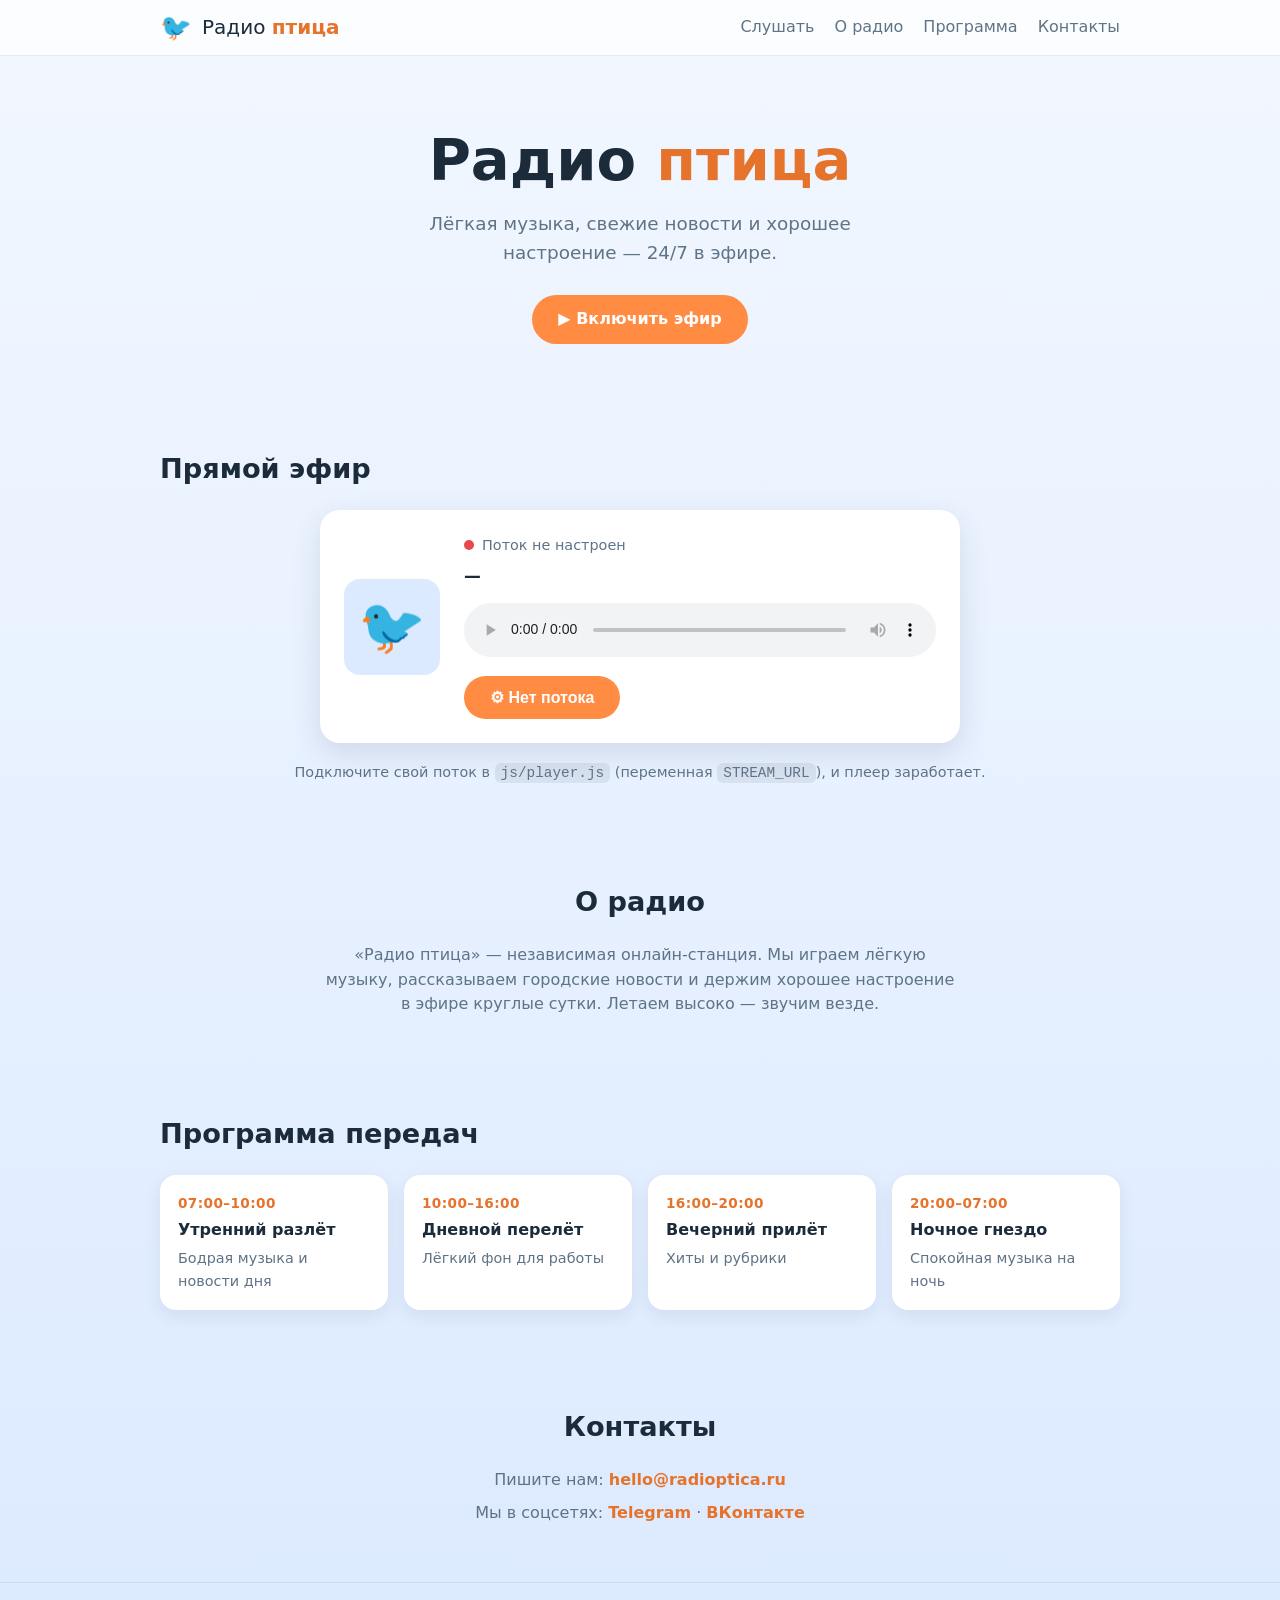
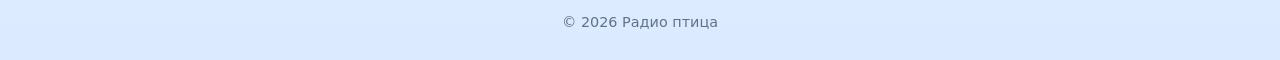
==== index.html @ 1537dc63 "Initial commit: Радио птица сайт" ====
<!DOCTYPE html>
<html lang="ru">
<head>
  <meta charset="UTF-8">
  <meta name="viewport" content="width=device-width, initial-scale=1.0">
  <title>Радио птица — онлайн-радио</title>
  <meta name="description" content="Радио птица — онлайн-радио с лёгкой музыкой, новостями и программой передач.">
  <link rel="icon" href="data:image/svg+xml,<svg xmlns='http://www.w3.org/2000/svg' viewBox='0 0 100 100'><text y='.9em' font-size='90'>🎵</text></svg>">
  <link rel="stylesheet" href="style.css">
</head>
<body>
  <header class="header">
    <div class="container header__inner">
      <a href="#" class="logo">
        <span class="logo__bird">🐦</span>
        <span class="logo__text">Радио <b>птица</b></span>
      </a>
      <nav class="nav" aria-label="Основная навигация">
        <a href="#player" class="nav__link">Слушать</a>
        <a href="#about" class="nav__link">О радио</a>
        <a href="#schedule" class="nav__link">Программа</a>
        <a href="#contact" class="nav__link">Контакты</a>
      </nav>
    </div>
  </header>

  <main>
    <section class="hero">
      <div class="container hero__inner">
        <h1 class="hero__title">Радио <span class="accent">птица</span></h1>
        <p class="hero__subtitle">Лёгкая музыка, свежие новости и хорошее настроение — 24/7 в эфире.</p>
        <a href="#player" class="btn btn--primary">▶ Включить эфир</a>
      </div>
    </section>

    <section id="player" class="player-section">
      <div class="container">
        <h2 class="section-title">Прямой эфир</h2>
        <div class="player-card">
          <div class="player-card__art" aria-hidden="true">🐦</div>
          <div class="player-card__info">
            <div class="player-card__status">
              <span class="live-dot"></span>
              <span id="statusText">Сейчас в эфире</span>
            </div>
            <div id="nowPlaying" class="player-card__track">—</div>
            <audio id="audio" controls preload="none"></audio>
            <div class="player-card__cta">
              <button id="playBtn" class="btn btn--primary">▶ Слушать</button>
            </div>
          </div>
        </div>
        <p class="player-note">Подключите свой поток в <code>js/player.js</code> (переменная <code>STREAM_URL</code>), и плеер заработает.</p>
      </div>
    </section>

    <section id="about" class="about-section">
      <div class="container">
        <h2 class="section-title">О радио</h2>
        <p class="about-text">
          «Радио птица» — независимая онлайн-станция. Мы играем лёгкую музыку,
          рассказываем городские новости и держим хорошее настроение в эфире
          круглые сутки. Летаем высоко — звучим везде.
        </p>
      </div>
    </section>

    <section id="schedule" class="schedule-section">
      <div class="container">
        <h2 class="section-title">Программа передач</h2>
        <div class="schedule-grid">
          <div class="schedule-item">
            <span class="schedule-item__time">07:00–10:00</span>
            <span class="schedule-item__name">Утренний разлёт</span>
            <span class="schedule-item__desc">Бодрая музыка и новости дня</span>
          </div>
          <div class="schedule-item">
            <span class="schedule-item__time">10:00–16:00</span>
            <span class="schedule-item__name">Дневной перелёт</span>
            <span class="schedule-item__desc">Лёгкий фон для работы</span>
          </div>
          <div class="schedule-item">
            <span class="schedule-item__time">16:00–20:00</span>
            <span class="schedule-item__name">Вечерний прилёт</span>
            <span class="schedule-item__desc">Хиты и рубрики</span>
          </div>
          <div class="schedule-item">
            <span class="schedule-item__time">20:00–07:00</span>
            <span class="schedule-item__name">Ночное гнездо</span>
            <span class="schedule-item__desc">Спокойная музыка на ночь</span>
          </div>
        </div>
      </div>
    </section>

    <section id="contact" class="contact-section">
      <div class="container">
        <h2 class="section-title">Контакты</h2>
        <p class="contact-text">Пишите нам: <a href="mailto:hello@radioptica.ru">hello@radioptica.ru</a></p>
        <p class="contact-text">Мы в соцсетях: <a href="#">Telegram</a> · <a href="#">ВКонтакте</a></p>
      </div>
    </section>
  </main>

  <footer class="footer">
    <div class="container">
      <p>© 2026 Радио птица</p>
    </div>
  </footer>

  <script src="js/player.js"></script>
</body>
</html>
---- style.css ----
:root {
  --sky: #f2f7ff;
  --sky-deep: #dceaff;
  --ink: #1c2b3a;
  --accent: #ff8c42;
  --accent-dark: #e6732c;
  --card: #ffffff;
  --muted: #5f7387;
}

* {
  box-sizing: border-box;
  margin: 0;
  padding: 0;
}

html {
  scroll-behavior: smooth;
}

body {
  font-family: "Segoe UI", system-ui, -apple-system, Arial, sans-serif;
  color: var(--ink);
  background: linear-gradient(180deg, var(--sky) 0%, var(--sky-deep) 100%);
  min-height: 100vh;
  line-height: 1.55;
}

.container {
  width: min(960px, 92%);
  margin: 0 auto;
}

/* HEADER */
.header {
  background: rgba(255, 255, 255, 0.75);
  backdrop-filter: blur(8px);
  border-bottom: 1px solid rgba(28, 43, 58, 0.08);
  position: sticky;
  top: 0;
  z-index: 10;
}

.header__inner {
  display: flex;
  align-items: center;
  justify-content: space-between;
  gap: 16px;
  padding: 12px 0;
}

.logo {
  display: flex;
  align-items: center;
  gap: 10px;
  text-decoration: none;
  color: var(--ink);
  font-size: 1.25rem;
}

.logo__bird {
  font-size: 1.6rem;
  line-height: 1;
}

.logo__text b {
  color: var(--accent-dark);
}

.nav {
  display: flex;
  gap: 20px;
}

.nav__link {
  text-decoration: none;
  color: var(--muted);
  font-weight: 500;
  transition: color 0.2s;
}

.nav__link:hover {
  color: var(--accent-dark);
}

/* HERO */
.hero {
  padding: 72px 0 56px;
  text-align: center;
}

.hero__title {
  font-size: clamp(2.2rem, 6vw, 3.6rem);
  line-height: 1.15;
  margin-bottom: 16px;
}

.hero__title .accent {
  color: var(--accent-dark);
}

.hero__subtitle {
  font-size: 1.15rem;
  color: var(--muted);
  max-width: 520px;
  margin: 0 auto 28px;
}

/* BUTTONS */
.btn {
  display: inline-block;
  padding: 12px 26px;
  border-radius: 999px;
  border: none;
  font-size: 1rem;
  font-weight: 600;
  cursor: pointer;
  text-decoration: none;
  transition: transform 0.15s, background 0.15s;
}

.btn--primary {
  background: var(--accent);
  color: #fff;
}

.btn--primary:hover {
  background: var(--accent-dark);
  transform: translateY(-1px);
}

.btn--primary.playing::before {
  content: "⏸ ";
}

/* SECTIONS */
.section-title {
  font-size: 1.7rem;
  margin-bottom: 20px;
}

.player-section,
.about-section,
.schedule-section,
.contact-section {
  padding: 48px 0;
}

.about-section,
.contact-section {
  text-align: center;
}

.about-text {
  max-width: 640px;
  margin: 0 auto;
  color: var(--muted);
}

/* PLAYER */
.player-card {
  display: flex;
  gap: 24px;
  align-items: center;
  background: var(--card);
  border-radius: 20px;
  padding: 24px;
  box-shadow: 0 10px 30px rgba(28, 43, 58, 0.12);
  max-width: 640px;
  margin: 0 auto;
}

.player-card__art {
  font-size: 3.4rem;
  background: var(--sky-deep);
  border-radius: 16px;
  width: 96px;
  height: 96px;
  display: grid;
  place-items: center;
  flex-shrink: 0;
}

.player-card__info {
  flex: 1;
  min-width: 0;
}

.player-card__status {
  display: flex;
  align-items: center;
  gap: 8px;
  color: var(--muted);
  font-size: 0.9rem;
  margin-bottom: 6px;
}

.live-dot {
  width: 10px;
  height: 10px;
  border-radius: 50%;
  background: #e5484d;
  animation: pulse 1.6s infinite;
}

@keyframes pulse {
  0%, 100% { opacity: 1; }
  50% { opacity: 0.3; }
}

.player-card__track {
  font-weight: 600;
  font-size: 1.05rem;
  margin-bottom: 14px;
  white-space: nowrap;
  overflow: hidden;
  text-overflow: ellipsis;
}

#audio {
  width: 100%;
  margin-bottom: 12px;
}

.player-card__cta {
  display: flex;
  gap: 12px;
}

.player-note {
  margin-top: 18px;
  text-align: center;
  font-size: 0.9rem;
  color: var(--muted);
}

.player-note code {
  background: rgba(28, 43, 58, 0.08);
  padding: 2px 6px;
  border-radius: 6px;
}

/* SCHEDULE */
.schedule-grid {
  display: grid;
  grid-template-columns: repeat(auto-fit, minmax(200px, 1fr));
  gap: 16px;
}

.schedule-item {
  background: var(--card);
  border-radius: 16px;
  padding: 18px;
  display: flex;
  flex-direction: column;
  gap: 4px;
  box-shadow: 0 6px 18px rgba(28, 43, 58, 0.08);
}

.schedule-item__time {
  font-size: 0.85rem;
  color: var(--accent-dark);
  font-weight: 700;
  letter-spacing: 0.4px;
}

.schedule-item__name {
  font-weight: 600;
}

.schedule-item__desc {
  font-size: 0.9rem;
  color: var(--muted);
}

/* CONTACT */
.contact-text {
  color: var(--muted);
  margin-bottom: 8px;
}

.contact-text a {
  color: var(--accent-dark);
  text-decoration: none;
  font-weight: 600;
}

.contact-text a:hover {
  text-decoration: underline;
}

/* FOOTER */
.footer {
  padding: 28px 0;
  text-align: center;
  color: var(--muted);
  font-size: 0.9rem;
  border-top: 1px solid rgba(28, 43, 58, 0.08);
}

/* RESPONSIVE */
@media (max-width: 640px) {
  .header__inner {
    flex-direction: column;
    gap: 10px;
  }

  .player-card {
    flex-direction: column;
    text-align: center;
  }

  .hero {
    padding: 48px 0 40px;
  }
}
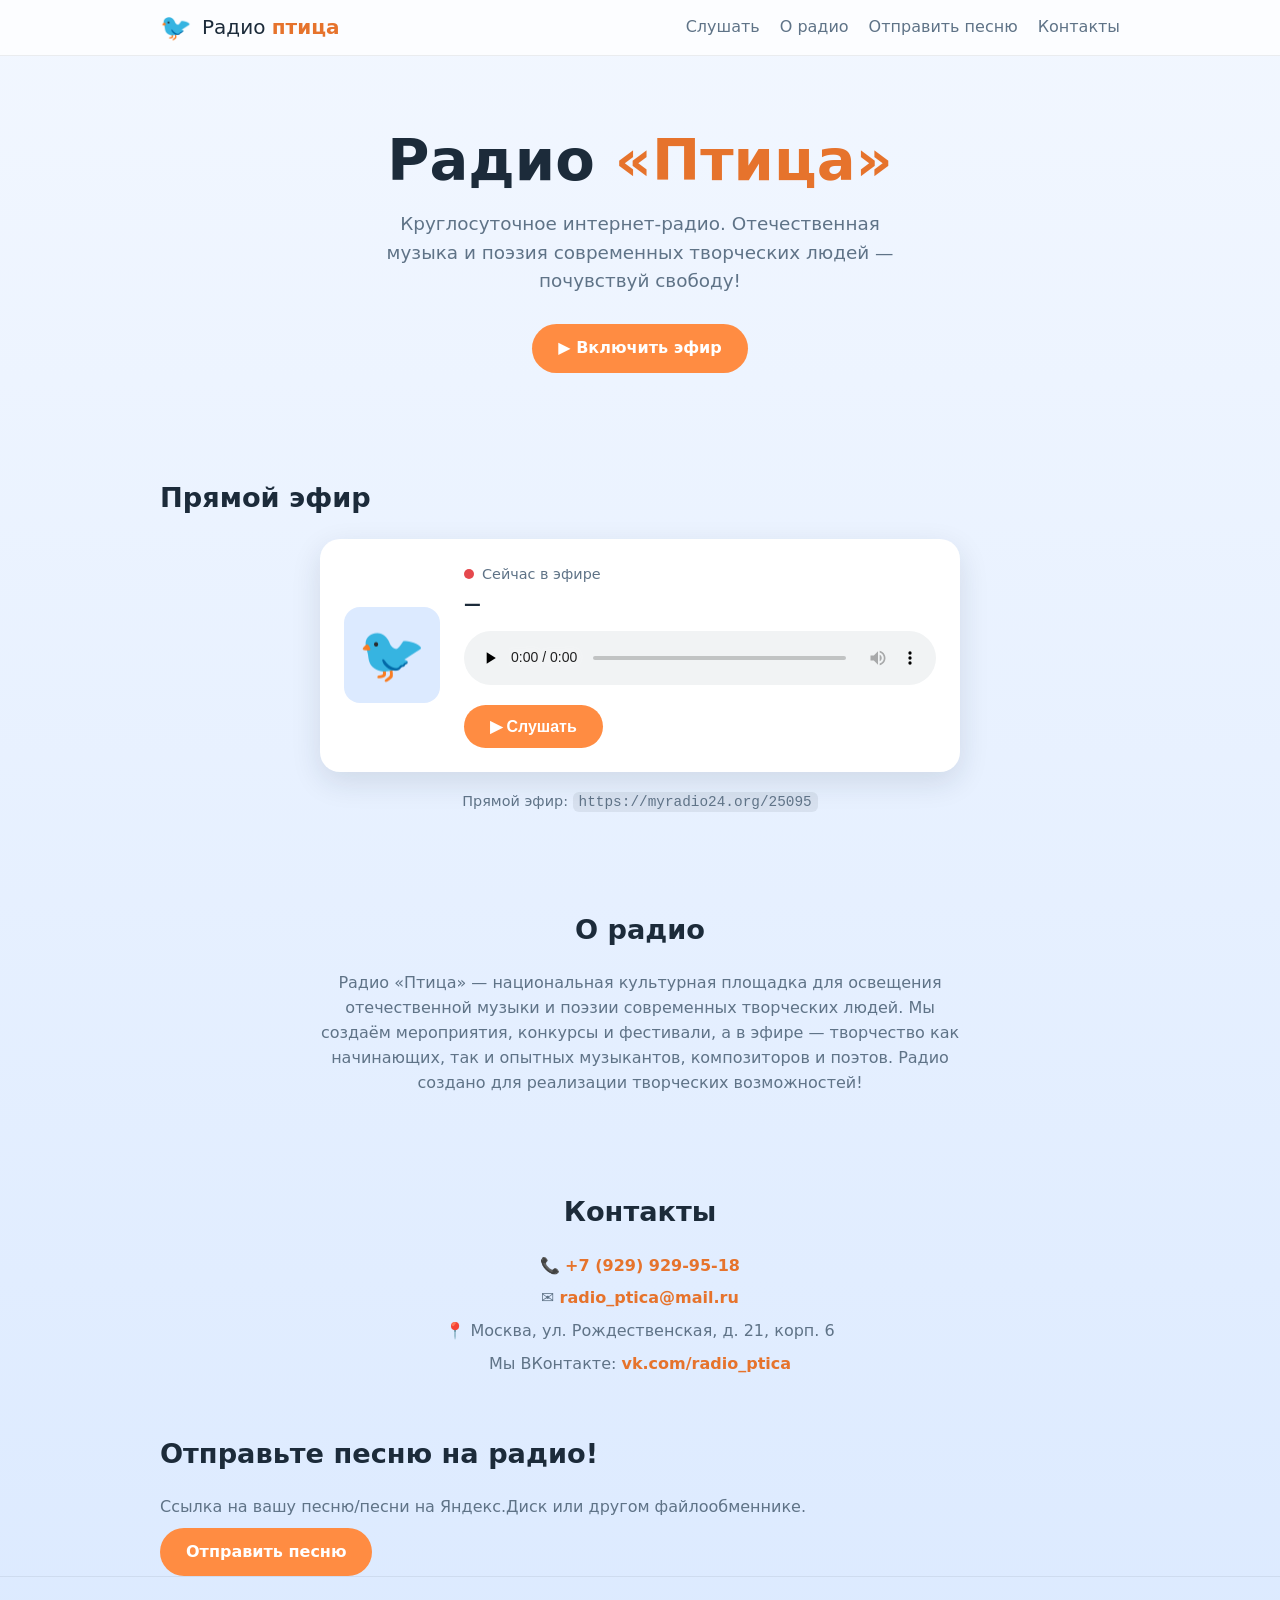
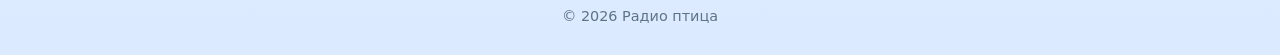
==== commit fcdc3f3a: "Обновление: реальные данные радио Птица (myradio24, контакты, VK, форма приёма песен)" ====
--- a/index.html
+++ b/index.html
@@ -3,8 +3,8 @@
 <head>
   <meta charset="UTF-8">
   <meta name="viewport" content="width=device-width, initial-scale=1.0">
-  <title>Радио птица — онлайн-радио</title>
-  <meta name="description" content="Радио птица — онлайн-радио с лёгкой музыкой, новостями и программой передач.">
+  <title>Радио «Птица» — интернет-радио. ПочУвствуй свободу!</title>
+  <meta name="description" content="Радио «Птица» — национальная культурная площадка для освещения отечественной музыки и поэзии современных творческих людей. Круглосуточный эфир.">
   <link rel="icon" href="data:image/svg+xml,<svg xmlns='http://www.w3.org/2000/svg' viewBox='0 0 100 100'><text y='.9em' font-size='90'>🎵</text></svg>">
   <link rel="stylesheet" href="style.css">
 </head>
@@ -18,7 +18,7 @@
       <nav class="nav" aria-label="Основная навигация">
         <a href="#player" class="nav__link">Слушать</a>
         <a href="#about" class="nav__link">О радио</a>
-        <a href="#schedule" class="nav__link">Программа</a>
+        <a href="#send" class="nav__link">Отправить песню</a>
         <a href="#contact" class="nav__link">Контакты</a>
       </nav>
     </div>
@@ -27,8 +27,8 @@
   <main>
     <section class="hero">
       <div class="container hero__inner">
-        <h1 class="hero__title">Радио <span class="accent">птица</span></h1>
-        <p class="hero__subtitle">Лёгкая музыка, свежие новости и хорошее настроение — 24/7 в эфире.</p>
+        <h1 class="hero__title">Радио <span class="accent">«Птица»</span></h1>
+        <p class="hero__subtitle">Круглосуточное интернет-радио. Отечественная музыка и поэзия современных творческих людей — почувствуй свободу!</p>
         <a href="#player" class="btn btn--primary">▶ Включить эфир</a>
       </div>
     </section>
@@ -50,7 +50,7 @@
             </div>
           </div>
         </div>
-        <p class="player-note">Подключите свой поток в <code>js/player.js</code> (переменная <code>STREAM_URL</code>), и плеер заработает.</p>
+        <p class="player-note">Прямой эфир: <code>https://myradio24.org/25095</code></p>
       </div>
     </section>
 
@@ -58,46 +58,30 @@
       <div class="container">
         <h2 class="section-title">О радио</h2>
         <p class="about-text">
-          «Радио птица» — независимая онлайн-станция. Мы играем лёгкую музыку,
-          рассказываем городские новости и держим хорошее настроение в эфире
-          круглые сутки. Летаем высоко — звучим везде.
+          Радио «Птица» — национальная культурная площадка для освещения
+          отечественной музыки и поэзии современных творческих людей. Мы
+          создаём мероприятия, конкурсы и фестивали, а в эфире — творчество
+          как начинающих, так и опытных музыкантов, композиторов и поэтов.
+          Радио создано для реализации творческих возможностей!
         </p>
-      </div>
-    </section>
-
-    <section id="schedule" class="schedule-section">
-      <div class="container">
-        <h2 class="section-title">Программа передач</h2>
-        <div class="schedule-grid">
-          <div class="schedule-item">
-            <span class="schedule-item__time">07:00–10:00</span>
-            <span class="schedule-item__name">Утренний разлёт</span>
-            <span class="schedule-item__desc">Бодрая музыка и новости дня</span>
-          </div>
-          <div class="schedule-item">
-            <span class="schedule-item__time">10:00–16:00</span>
-            <span class="schedule-item__name">Дневной перелёт</span>
-            <span class="schedule-item__desc">Лёгкий фон для работы</span>
-          </div>
-          <div class="schedule-item">
-            <span class="schedule-item__time">16:00–20:00</span>
-            <span class="schedule-item__name">Вечерний прилёт</span>
-            <span class="schedule-item__desc">Хиты и рубрики</span>
-          </div>
-          <div class="schedule-item">
-            <span class="schedule-item__time">20:00–07:00</span>
-            <span class="schedule-item__name">Ночное гнездо</span>
-            <span class="schedule-item__desc">Спокойная музыка на ночь</span>
-          </div>
-        </div>
       </div>
     </section>
 
     <section id="contact" class="contact-section">
       <div class="container">
         <h2 class="section-title">Контакты</h2>
-        <p class="contact-text">Пишите нам: <a href="mailto:hello@radioptica.ru">hello@radioptica.ru</a></p>
-        <p class="contact-text">Мы в соцсетях: <a href="#">Telegram</a> · <a href="#">ВКонтакте</a></p>
+        <p class="contact-text">📞 <a href="tel:+79856130346">+7 (929) 929-95-18</a></p>
+        <p class="contact-text">✉️ <a href="mailto:radio_ptica@mail.ru">radio_ptica@mail.ru</a></p>
+        <p class="contact-text">📍 Москва, ул. Рождественская, д. 21, корп. 6</p>
+        <p class="contact-text">Мы ВКонтакте: <a href="https://vk.com/radio_ptica" target="_blank" rel="noopener">vk.com/radio_ptica</a></p>
+      </div>
+    </section>
+
+    <section id="send" class="send-section">
+      <div class="container">
+        <h2 class="section-title">Отправьте песню на радио!</h2>
+        <p class="contact-text">Ссылка на вашу песню/песни на Яндекс.Диск или другом файлообменнике.</p>
+        <a href="https://forms.yandex.ru/u/67f63c79068ff00d2e031725/" class="btn btn--primary" target="_blank" rel="noopener">Отправить песню</a>
       </div>
     </section>
   </main>
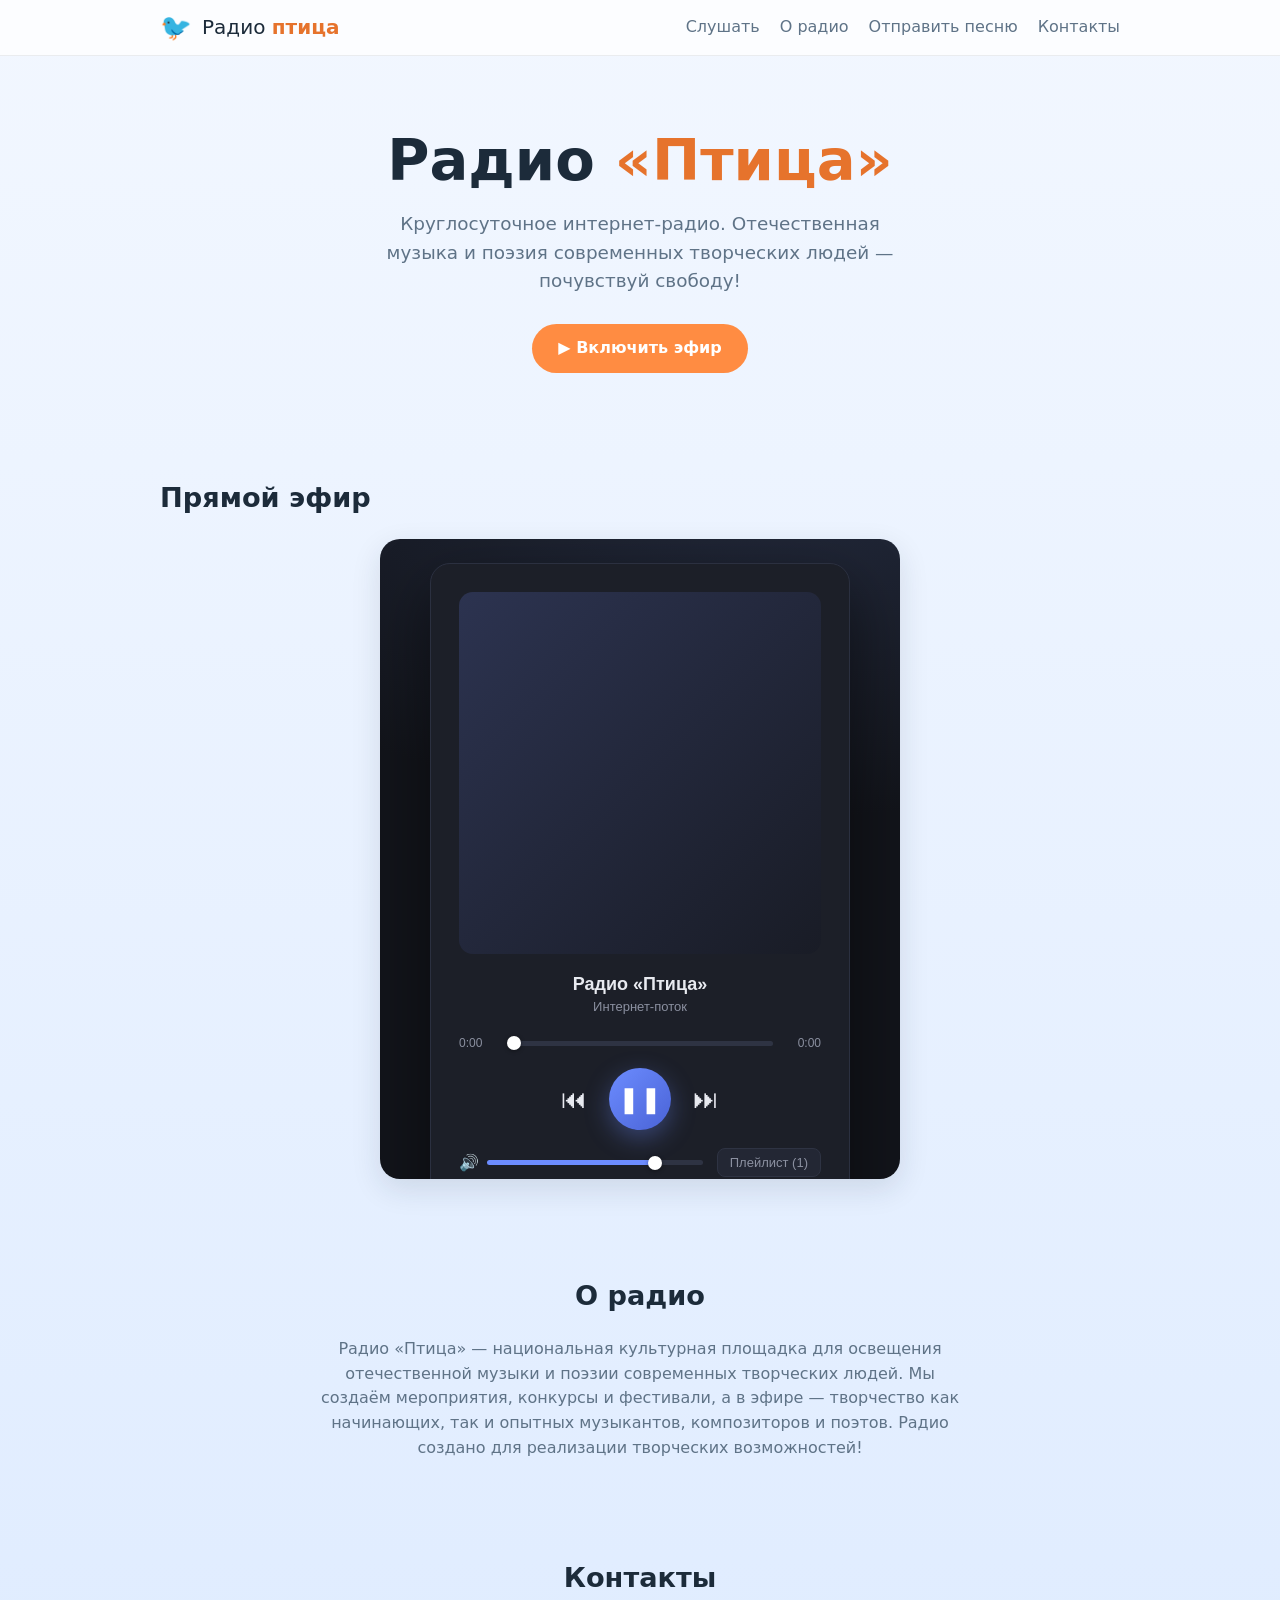
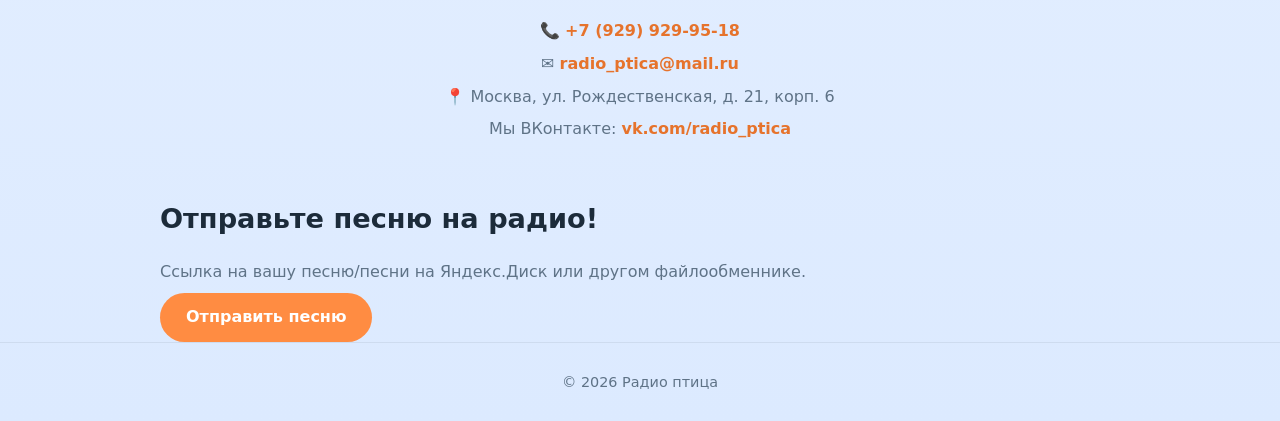
==== commit 2c739337: "Встроен полноценный аудиоплеер (audio-player.html) с поддержкой потоков, плейлиста и кнопкой Радио П" ====
--- a/index.html
+++ b/index.html
@@ -36,21 +36,7 @@
     <section id="player" class="player-section">
       <div class="container">
         <h2 class="section-title">Прямой эфир</h2>
-        <div class="player-card">
-          <div class="player-card__art" aria-hidden="true">🐦</div>
-          <div class="player-card__info">
-            <div class="player-card__status">
-              <span class="live-dot"></span>
-              <span id="statusText">Сейчас в эфире</span>
-            </div>
-            <div id="nowPlaying" class="player-card__track">—</div>
-            <audio id="audio" controls preload="none"></audio>
-            <div class="player-card__cta">
-              <button id="playBtn" class="btn btn--primary">▶ Слушать</button>
-            </div>
-          </div>
-        </div>
-        <p class="player-note">Прямой эфир: <code>https://myradio24.org/25095</code></p>
+        <iframe src="audio-player.html" class="player-frame" title="Аудиоплеер Радио «Птица»" loading="lazy"></iframe>
       </div>
     </section>
 
@@ -92,6 +78,5 @@
     </div>
   </footer>
 
-  <script src="js/player.js"></script>
-</body>
+  </body>
 </html>
--- a/style.css
+++ b/style.css
@@ -240,6 +240,24 @@
   border-radius: 6px;
 }
 
+.player-frame {
+  display: block;
+  width: 100%;
+  max-width: 520px;
+  height: 640px;
+  margin: 0 auto;
+  border: none;
+  border-radius: 20px;
+  overflow: hidden;
+  box-shadow: 0 10px 30px rgba(28, 43, 58, 0.12);
+}
+
+@media (max-width: 640px) {
+  .player-frame {
+    height: 720px;
+  }
+}
+
 /* SCHEDULE */
 .schedule-grid {
   display: grid;
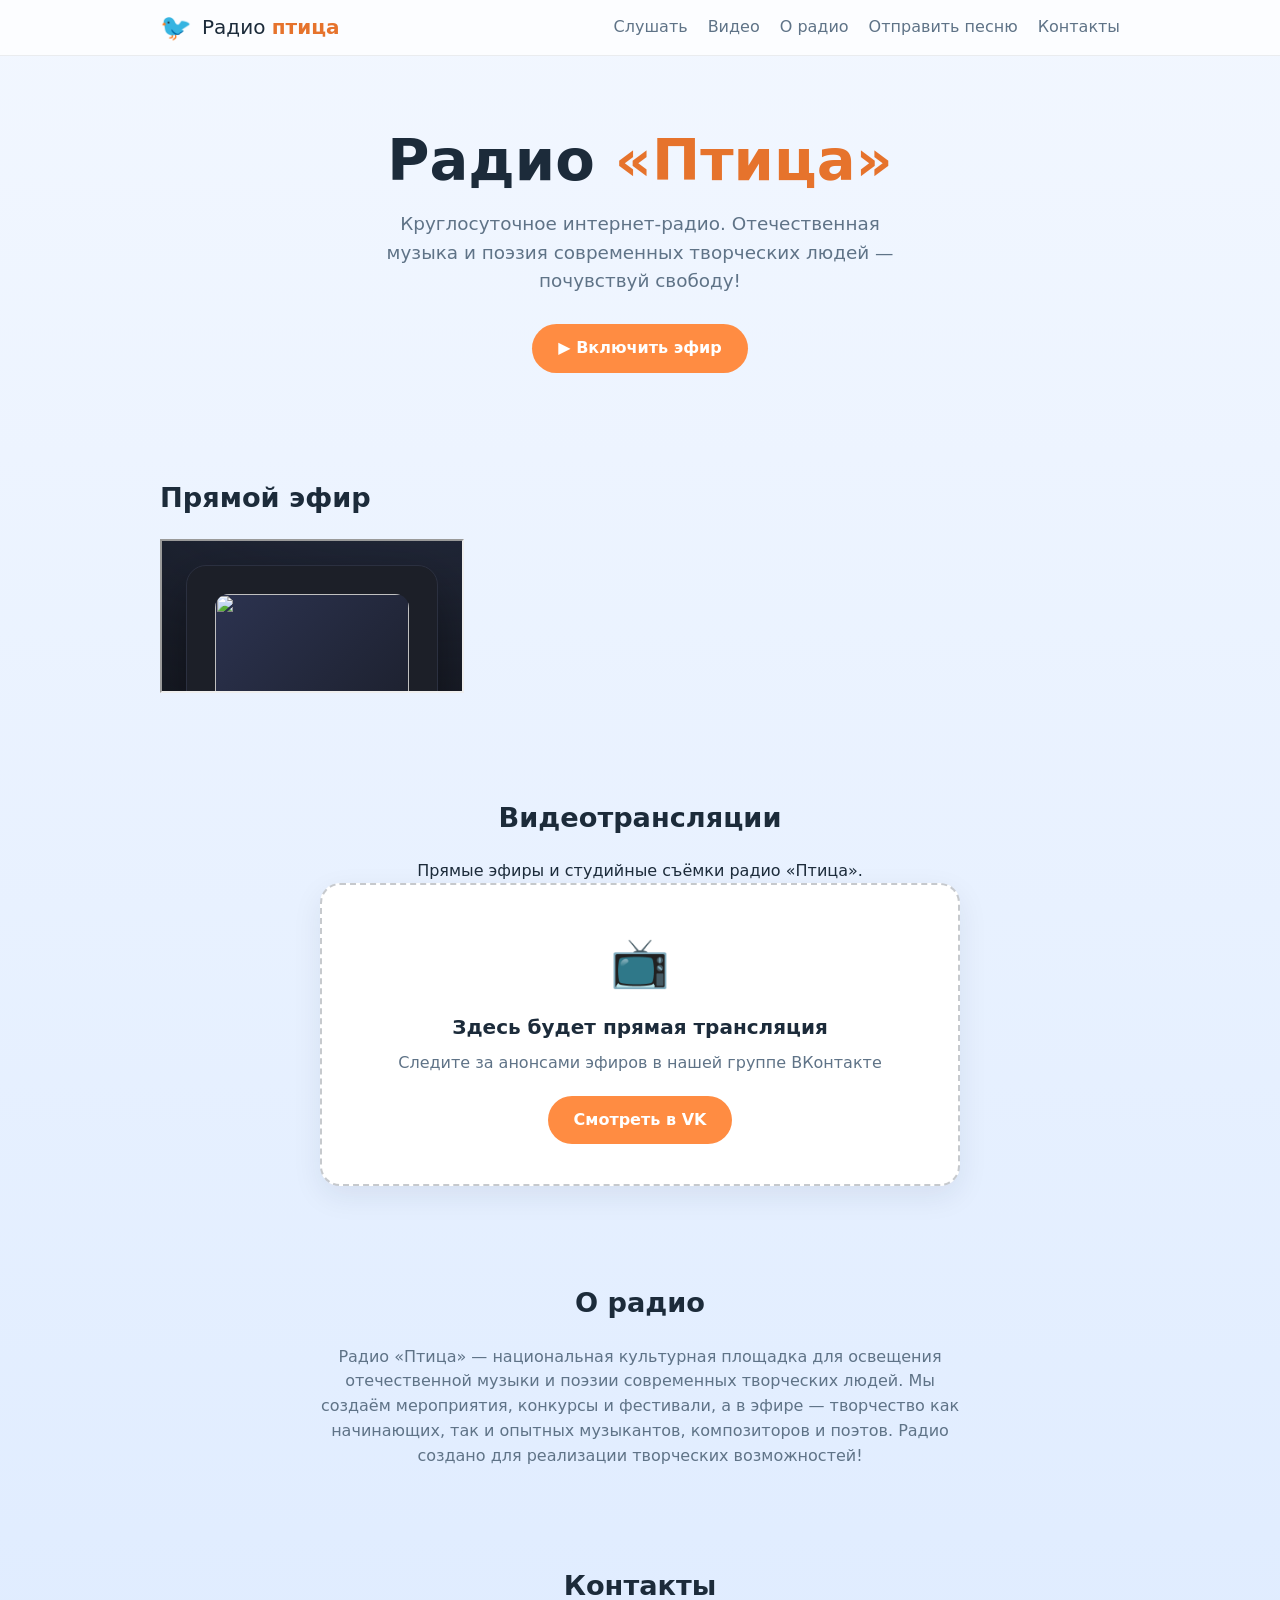
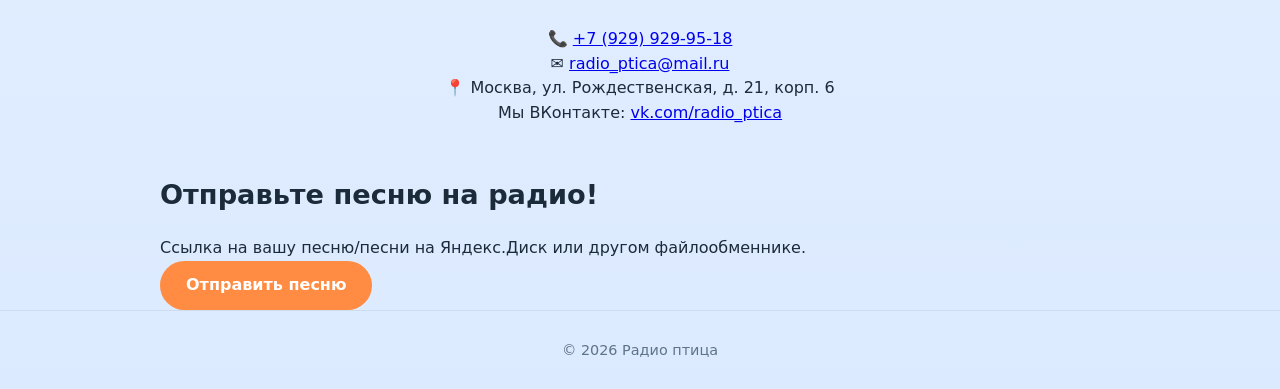
==== commit d81cbfe4: "Добавлен раздел видеотрансляций с плейсхолдером VK Live" ====
--- a/index.html
+++ b/index.html
@@ -17,6 +17,7 @@
       </a>
       <nav class="nav" aria-label="Основная навигация">
         <a href="#player" class="nav__link">Слушать</a>
+        <a href="#video" class="nav__link">Видео</a>
         <a href="#about" class="nav__link">О радио</a>
         <a href="#send" class="nav__link">Отправить песню</a>
         <a href="#contact" class="nav__link">Контакты</a>
@@ -37,6 +38,19 @@
       <div class="container">
         <h2 class="section-title">Прямой эфир</h2>
         <iframe src="audio-player.html" class="player-frame" title="Аудиоплеер Радио «Птица»" loading="lazy"></iframe>
+      </div>
+    </section>
+
+    <section id="video" class="video-section">
+      <div class="container">
+        <h2 class="section-title">Видеотрансляции</h2>
+        <p class="contact-text">Прямые эфиры и студийные съёмки радио «Птица».</p>
+        <div class="video-placeholder" id="vkLive">
+          <span class="video-placeholder__icon">📺</span>
+          <p class="video-placeholder__title">Здесь будет прямая трансляция</p>
+          <p class="video-placeholder__sub">Следите за анонсами эфиров в нашей группе ВКонтакте</p>
+          <a href="https://vk.com/radio_ptica" class="btn btn--primary" target="_blank" rel="noopener">Смотреть в VK</a>
+        </div>
       </div>
     </section>
 
--- a/style.css
+++ b/style.css
@@ -237,74 +237,40 @@
 .player-note code {
   background: rgba(28, 43, 58, 0.08);
   padding: 2px 6px;
-  border-radius: 6px;
-}
-
-.player-frame {
+border-radius: 6px;
+}
+
+/* VIDEO */
+.video-section {
+  padding: 48px 0;
+  text-align: center;
+}
+
+.video-placeholder {
+  max-width: 640px;
+  margin: 0 auto;
+  background: var(--card);
+  border: 2px dashed rgba(28, 43, 58, 0.25);
+  border-radius: 20px;
+  padding: 40px 24px;
+  box-shadow: 0 10px 30px rgba(28, 43, 58, 0.08);
+}
+
+.video-placeholder__icon {
+  font-size: 3rem;
   display: block;
-  width: 100%;
-  max-width: 520px;
-  height: 640px;
-  margin: 0 auto;
-  border: none;
-  border-radius: 20px;
-  overflow: hidden;
-  box-shadow: 0 10px 30px rgba(28, 43, 58, 0.12);
-}
-
-@media (max-width: 640px) {
-  .player-frame {
-    height: 720px;
-  }
-}
-
-/* SCHEDULE */
-.schedule-grid {
-  display: grid;
-  grid-template-columns: repeat(auto-fit, minmax(200px, 1fr));
-  gap: 16px;
-}
-
-.schedule-item {
-  background: var(--card);
-  border-radius: 16px;
-  padding: 18px;
-  display: flex;
-  flex-direction: column;
-  gap: 4px;
-  box-shadow: 0 6px 18px rgba(28, 43, 58, 0.08);
-}
-
-.schedule-item__time {
-  font-size: 0.85rem;
-  color: var(--accent-dark);
+  margin-bottom: 12px;
+}
+
+.video-placeholder__title {
+  font-size: 1.25rem;
   font-weight: 700;
-  letter-spacing: 0.4px;
-}
-
-.schedule-item__name {
-  font-weight: 600;
-}
-
-.schedule-item__desc {
-  font-size: 0.9rem;
-  color: var(--muted);
-}
-
-/* CONTACT */
-.contact-text {
-  color: var(--muted);
   margin-bottom: 8px;
 }
 
-.contact-text a {
-  color: var(--accent-dark);
-  text-decoration: none;
-  font-weight: 600;
-}
-
-.contact-text a:hover {
-  text-decoration: underline;
+.video-placeholder__sub {
+  color: var(--muted);
+  margin-bottom: 20px;
 }
 
 /* FOOTER */
